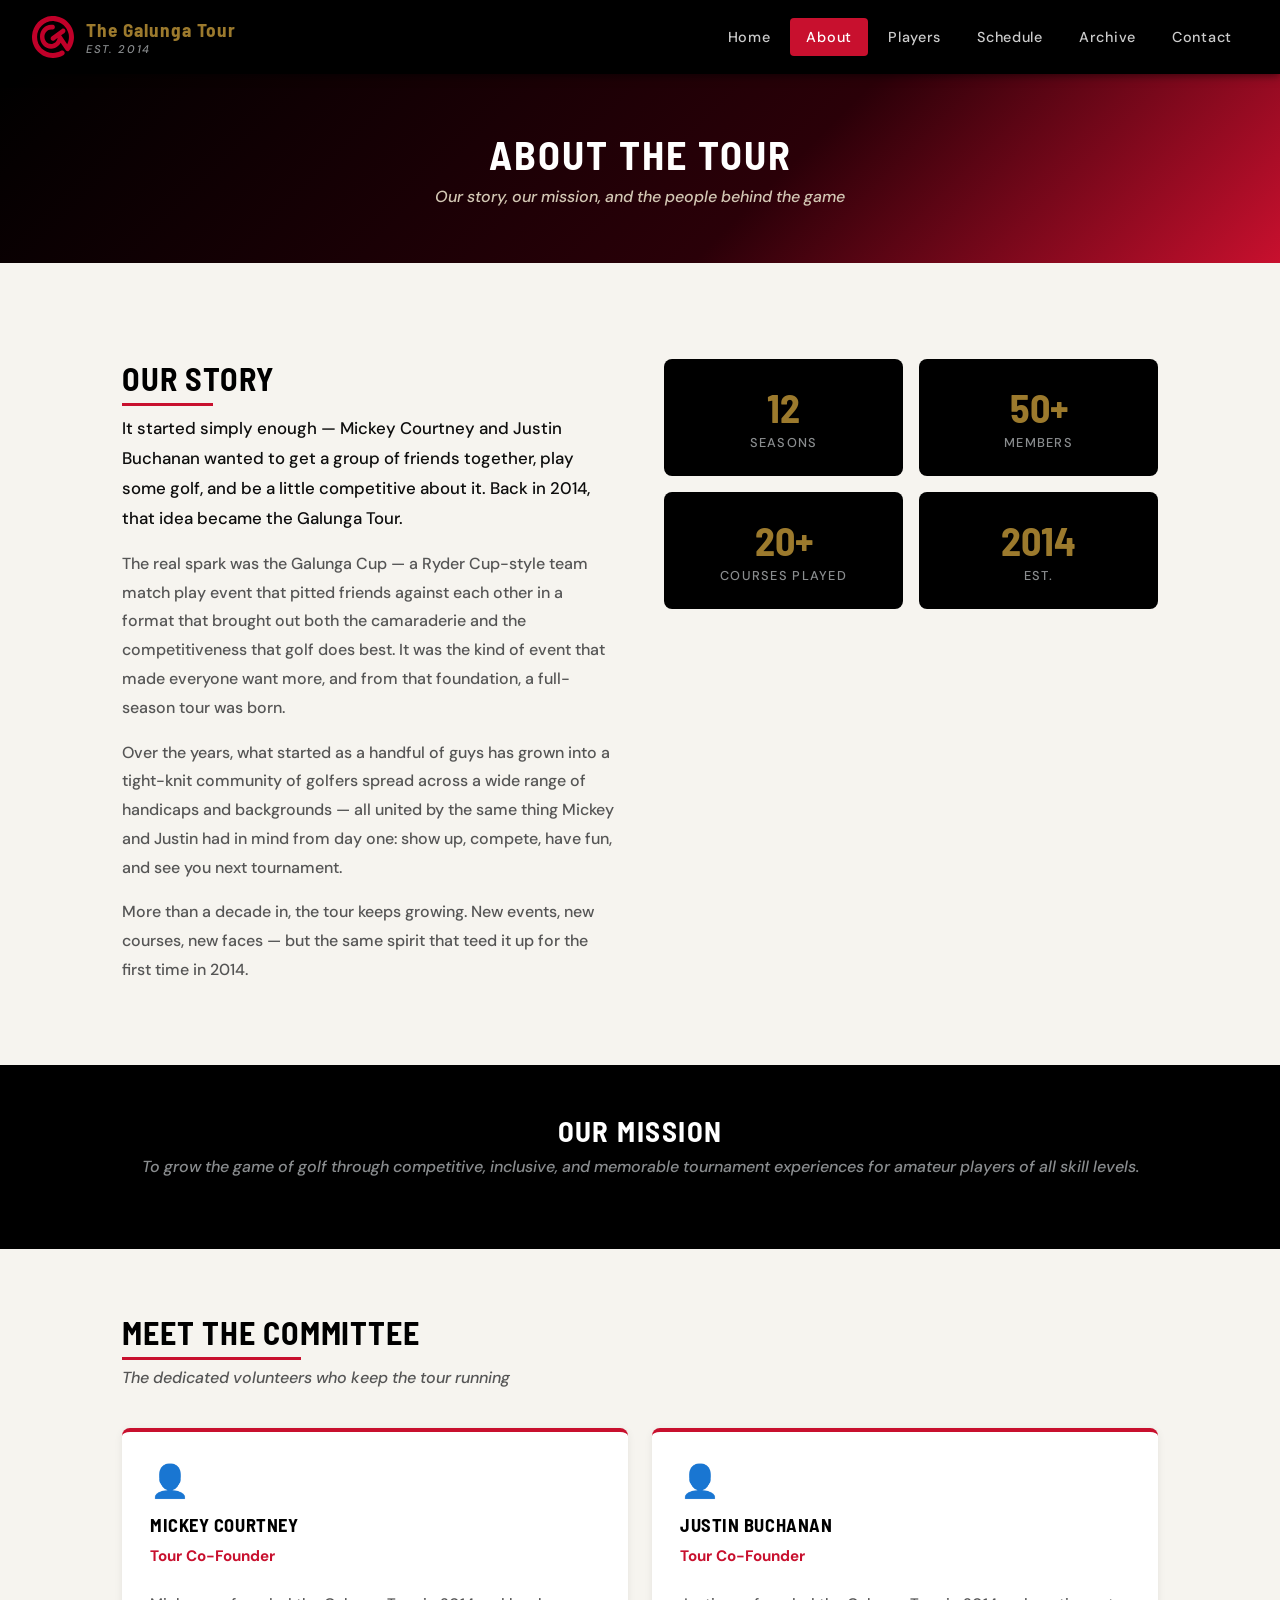
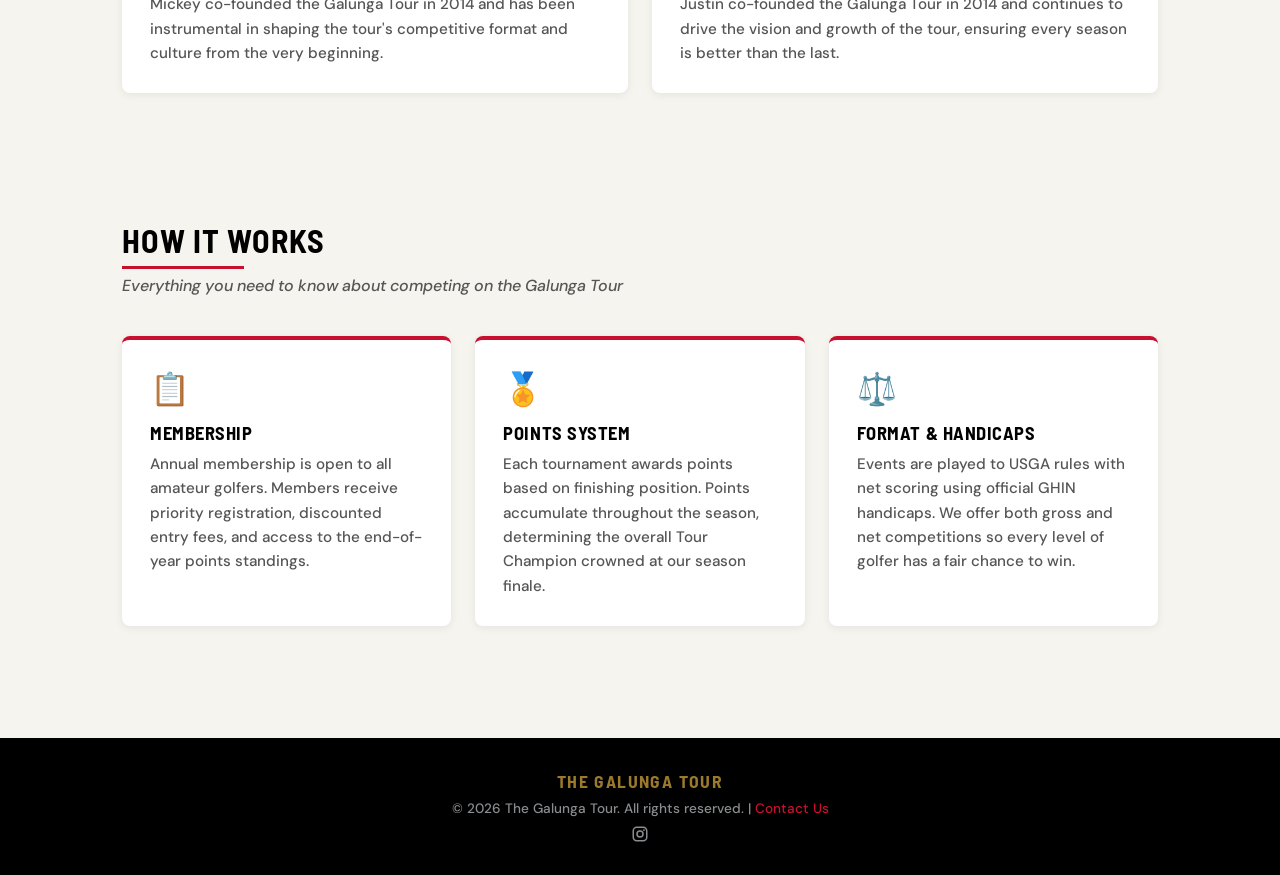
==== about.html @ 9cec1bbb "Initial commit" ====
<!DOCTYPE html>
<html lang="en">
<head>
  <!-- Google tag (gtag.js) -->
  <script async src="https://www.googletagmanager.com/gtag/js?id=G-6ET2TRNGVK"></script>
  <script>
    window.dataLayer = window.dataLayer || [];
    function gtag(){dataLayer.push(arguments);}
    gtag('js', new Date());
    gtag('config', 'G-6ET2TRNGVK');
  </script>
  <meta charset="UTF-8">
  <meta name="viewport" content="width=device-width, initial-scale=1.0">
  <meta name="description" content="Learn about The Galunga Tour — founded in 2014 by Mickey Courtney and Justin Buchanan. 50+ members, 20+ courses, and 12 seasons of competitive amateur golf.">
  <!-- Open Graph -->
  <meta property="og:type" content="website">
  <meta property="og:site_name" content="The Galunga Tour">
  <meta property="og:title" content="About Us – The Galunga Tour">
  <meta property="og:description" content="Learn about The Galunga Tour — founded in 2014 by Mickey Courtney and Justin Buchanan. 50+ members, 20+ courses, and 12 seasons of competitive amateur golf.">
  <meta property="og:url" content="https://galungatour.com/about.html">
  <meta property="og:image" content="https://galungatour.com/hero.jpg">
  <!-- Twitter Card -->
  <meta name="twitter:card" content="summary_large_image">
  <meta name="twitter:title" content="About Us – The Galunga Tour">
  <meta name="twitter:description" content="Learn about The Galunga Tour — founded in 2014 by Mickey Courtney and Justin Buchanan. 50+ members, 20+ courses, and 12 seasons of competitive amateur golf.">
  <meta name="twitter:image" content="https://galungatour.com/hero.jpg">
  <link rel="canonical" href="https://galungatour.com/about.html">
  <title>About Us – The Galunga Tour</title>
  <link rel="stylesheet" href="style.css">
  <link rel="icon" href="logo-circle.svg" type="image/svg+xml">
</head>
<body>

  <nav>
    <a href="/" class="nav-logo">
      <img src="logo-circle.svg" alt="The Galunga Tour" style="height:42px; width:42px;">
      <div>
        <div class="logo-text">The Galunga Tour</div>
        <div class="logo-sub">Est. 2014</div>
      </div>
    </a>
    <ul id="nav-menu">
      <li><a href="/">Home</a></li>
      <li><a href="about.html" class="active">About</a></li>
      <li><a href="players.html">Players</a></li>
      <li><a href="schedule.html">Schedule</a></li>
      <li><a href="archive.html">Archive</a></li>
      <li><a href="contact.html">Contact</a></li>
    </ul>
    <button class="nav-hamburger" aria-label="Toggle navigation" onclick="this.classList.toggle('open'); document.getElementById('nav-menu').classList.toggle('nav-open');"><span></span><span></span><span></span></button>
  </nav>

  <div class="page-hero">
    <h1>About the Tour</h1>
    <p>Our story, our mission, and the people behind the game</p>
  </div>

  <div class="section">
    <div class="about-grid">
      <div class="about-text">
        <h2 class="section-title">Our Story</h2>
        <br>
        <p>It started simply enough — Mickey Courtney and Justin Buchanan wanted to get a group of friends together, play some golf, and be a little competitive about it. Back in 2014, that idea became the Galunga Tour.</p>
        <p>The real spark was the Galunga Cup — a Ryder Cup-style team match play event that pitted friends against each other in a format that brought out both the camaraderie and the competitiveness that golf does best. It was the kind of event that made everyone want more, and from that foundation, a full-season tour was born.</p>
        <p>Over the years, what started as a handful of guys has grown into a tight-knit community of golfers spread across a wide range of handicaps and backgrounds — all united by the same thing Mickey and Justin had in mind from day one: show up, compete, have fun, and see you next tournament.</p>
        <p>More than a decade in, the tour keeps growing. New events, new courses, new faces — but the same spirit that teed it up for the first time in 2014.</p>
      </div>
      <div>
        <div class="stat-grid">
          <div class="stat-box">
            <span class="stat-number">12</span>
            <span class="stat-label">Seasons</span>
          </div>
          <div class="stat-box">
            <span class="stat-number">50+</span>
            <span class="stat-label">Members</span>
          </div>
          <div class="stat-box">
            <span class="stat-number">20+</span>
            <span class="stat-label">Courses Played</span>
          </div>
          <div class="stat-box">
            <span class="stat-number">2014</span>
            <span class="stat-label">Est.</span>
          </div>
        </div>
      </div>
    </div>
  </div>

  <div class="banner-strip">
    <h2>Our Mission</h2>
    <p>To grow the game of golf through competitive, inclusive, and memorable tournament experiences for amateur players of all skill levels.</p>
  </div>

  <div class="section">
    <h2 class="section-title">Meet the Committee</h2>
    <p class="section-sub">The dedicated volunteers who keep the tour running</p>
    <div class="cards">
      <div class="card">
        <div class="card-icon">👤</div>
        <h3>Mickey Courtney</h3>
        <p><strong style="color:var(--red)">Tour Co-Founder</strong><br><br>Mickey co-founded the Galunga Tour in 2014 and has been instrumental in shaping the tour's competitive format and culture from the very beginning.</p>
      </div>
      <div class="card">
        <div class="card-icon">👤</div>
        <h3>Justin Buchanan</h3>
        <p><strong style="color:var(--red)">Tour Co-Founder</strong><br><br>Justin co-founded the Galunga Tour in 2014 and continues to drive the vision and growth of the tour, ensuring every season is better than the last.</p>
      </div>
    </div>
  </div>

  <div class="section">
    <h2 class="section-title">How It Works</h2>
    <p class="section-sub">Everything you need to know about competing on the Galunga Tour</p>
    <div class="cards">
      <div class="card">
        <div class="card-icon">📋</div>
        <h3>Membership</h3>
        <p>Annual membership is open to all amateur golfers. Members receive priority registration, discounted entry fees, and access to the end-of-year points standings.</p>
      </div>
      <div class="card">
        <div class="card-icon">🏅</div>
        <h3>Points System</h3>
        <p>Each tournament awards points based on finishing position. Points accumulate throughout the season, determining the overall Tour Champion crowned at our season finale.</p>
      </div>
      <div class="card">
        <div class="card-icon">⚖️</div>
        <h3>Format &amp; Handicaps</h3>
        <p>Events are played to USGA rules with net scoring using official GHIN handicaps. We offer both gross and net competitions so every level of golfer has a fair chance to win.</p>
      </div>
    </div>
  </div>

  <footer>
    <div class="footer-logo">The Galunga Tour</div>
    <p>&copy; 2026 The Galunga Tour. All rights reserved. | <a href="contact.html">Contact Us</a></p>
    <p style="margin-top:0.5rem;"><a href="https://www.instagram.com/thegalungatour/" target="_blank" rel="noopener" style="color:var(--iron-gray);"><svg xmlns="http://www.w3.org/2000/svg" viewBox="0 0 24 24" width="18" height="18" fill="currentColor" style="vertical-align:middle;" aria-label="Instagram"><path d="M7.8 2h8.4C19.4 2 22 4.6 22 7.8v8.4a5.8 5.8 0 0 1-5.8 5.8H7.8C4.6 22 2 19.4 2 16.2V7.8A5.8 5.8 0 0 1 7.8 2m-.2 2A3.6 3.6 0 0 0 4 7.6v8.8C4 18.39 5.61 20 7.6 20h8.8a3.6 3.6 0 0 0 3.6-3.6V7.6C20 5.61 18.39 4 16.4 4H7.6m9.65 1.5a1.25 1.25 0 0 1 1.25 1.25A1.25 1.25 0 0 1 17.25 8 1.25 1.25 0 0 1 16 6.75a1.25 1.25 0 0 1 1.25-1.25M12 7a5 5 0 0 1 5 5 5 5 0 0 1-5 5 5 5 0 0 1-5-5 5 5 0 0 1 5-5m0 2a3 3 0 0 0-3 3 3 3 0 0 0 3 3 3 3 0 0 0 3-3 3 3 0 0 0-3-3z"/></svg></a></p>
  </footer>

</body>
</html>
---- style.css ----
@import url('https://fonts.googleapis.com/css2?family=Barlow+Semi+Condensed:wght@600;700&family=DM+Sans:ital,wght@0,400;0,500;1,400&display=swap');

* {
  margin: 0;
  padding: 0;
  box-sizing: border-box;
}

:root {
  --red:          #C8102E;
  --black:        #000000;
  --white:        #ffffff;
  --gold:         #9C7A2D;
  --gold-light:   #c49a3c;
  --iron-gray:    #8A8D8F;
  --navy:         #00213c;
  --tan:          #D3C7B4;
  --fairway:      #497C5A;
  --off-white:    #F6F4EF;
  --text:         #0d0d0d;
  --text-light:   #555555;

  --font-title: 'Barlow Semi Condensed', 'Arial Rounded MT Bold', sans-serif;
  --font-body:  'DM Sans', sans-serif;
}

body {
  font-family: var(--font-body);
  font-weight: 500;
  background: var(--off-white);
  color: var(--text);
}

/* NAV */
nav {
  background: var(--black);
  padding: 0 2rem;
  display: flex;
  align-items: center;
  justify-content: space-between;
  position: sticky;
  top: 0;
  z-index: 100;
  box-shadow: 0 2px 8px rgba(0,0,0,0.5);
}

.nav-logo {
  display: flex;
  align-items: center;
  gap: 0.75rem;
  text-decoration: none;
  padding: 1rem 0;
}

.nav-logo .logo-text {
  color: var(--gold);
  font-family: var(--font-title);
  font-weight: 700;
  font-size: 1.2rem;
  letter-spacing: 0.05em;
  line-height: 1.2;
}

.nav-logo .logo-sub {
  color: var(--iron-gray);
  font-size: 0.7rem;
  letter-spacing: 0.15em;
  text-transform: uppercase;
  font-style: italic;
}

nav ul {
  list-style: none;
  display: flex;
  gap: 0.25rem;
}

nav ul li a {
  color: #ccc;
  text-decoration: none;
  padding: 0.6rem 1rem;
  border-radius: 4px;
  font-family: var(--font-body);
  font-size: 0.9rem;
  letter-spacing: 0.05em;
  transition: all 0.2s;
  display: block;
}

nav ul li a:hover,
nav ul li a.active {
  color: var(--white);
  background: var(--red);
}

/* HERO */
.hero {
  background:
    linear-gradient(160deg, rgba(0,0,0,0.72) 0%, rgba(26,0,8,0.65) 50%, rgba(200,16,46,0.55) 100%),
    url('hero.jpg') center/cover no-repeat;
  color: white;
  padding: 6rem 2rem;
  text-align: center;
  position: relative;
  overflow: hidden;
}

.hero::before {
  content: '';
  position: absolute;
  inset: 0;
  background: none;
}

.hero-content {
  position: relative;
  max-width: 700px;
  margin: 0 auto;
}

.hero-flag {
  font-size: 3rem;
  margin-bottom: 1rem;
}

.hero h1 {
  font-family: var(--font-title);
  font-weight: 700;
  font-size: 3.5rem;
  color: var(--white);
  text-shadow: 0 2px 12px rgba(0,0,0,0.5);
  margin-bottom: 0.5rem;
  letter-spacing: 0.03em;
  text-transform: uppercase;
}

.hero .tagline {
  font-size: 1.1rem;
  color: var(--tan);
  font-style: italic;
  margin-bottom: 2rem;
  letter-spacing: 0.1em;
}

.btn {
  display: inline-block;
  padding: 0.8rem 2rem;
  border-radius: 4px;
  text-decoration: none;
  font-family: var(--font-title);
  font-weight: 700;
  font-size: 0.95rem;
  letter-spacing: 0.1em;
  text-transform: uppercase;
  transition: all 0.2s;
  cursor: pointer;
  border: none;
}

.btn-gold {
  background: var(--gold);
  color: var(--white);
}

.btn-gold:hover {
  background: var(--gold-light);
  transform: translateY(-1px);
  box-shadow: 0 4px 12px rgba(0,0,0,0.3);
}

.btn-outline {
  background: transparent;
  color: var(--white);
  border: 2px solid var(--white);
  margin-left: 1rem;
}

.btn-outline:hover {
  background: rgba(255,255,255,0.1);
  transform: translateY(-1px);
}

/* SECTIONS */
.section {
  padding: 4rem 2rem;
  max-width: 1100px;
  margin: 0 auto;
}

.section-title {
  font-family: var(--font-title);
  font-weight: 700;
  font-size: 2rem;
  color: var(--black);
  margin-bottom: 0.4rem;
  position: relative;
  display: inline-block;
  text-transform: uppercase;
  letter-spacing: 0.03em;
}

.section-title::after {
  content: '';
  display: block;
  width: 60%;
  height: 3px;
  background: var(--red);
  margin-top: 0.4rem;
}

.section-sub {
  color: var(--text-light);
  font-style: italic;
  margin-bottom: 2.5rem;
  font-size: 1rem;
}

/* CARDS */
.cards {
  display: grid;
  grid-template-columns: repeat(auto-fit, minmax(280px, 1fr));
  gap: 1.5rem;
  margin-top: 1.5rem;
}

.card {
  background: white;
  border-radius: 8px;
  padding: 1.75rem;
  box-shadow: 0 2px 8px rgba(0,0,0,0.07);
  border-top: 4px solid var(--red);
  transition: transform 0.2s, box-shadow 0.2s;
}

.card:hover {
  transform: translateY(-3px);
  box-shadow: 0 6px 20px rgba(0,0,0,0.1);
}

.card-icon {
  font-size: 2rem;
  margin-bottom: 0.75rem;
}

.card h3 {
  font-family: var(--font-title);
  font-weight: 700;
  color: var(--black);
  margin-bottom: 0.5rem;
  font-size: 1.15rem;
  text-transform: uppercase;
  letter-spacing: 0.03em;
}

.card p {
  color: var(--text-light);
  font-size: 0.95rem;
  line-height: 1.6;
}

/* BANNER STRIP */
.banner-strip {
  background: var(--black);
  color: var(--white);
  text-align: center;
  padding: 3rem 2rem;
}

.banner-strip h2 {
  font-family: var(--font-title);
  font-weight: 700;
  font-size: 1.8rem;
  color: var(--white);
  margin-bottom: 0.5rem;
  text-transform: uppercase;
  letter-spacing: 0.05em;
}

.banner-strip p {
  color: var(--iron-gray);
  font-style: italic;
  margin-bottom: 1.5rem;
}

/* TABLE */
table {
  width: 100%;
  border-collapse: collapse;
  background: white;
  border-radius: 8px;
  overflow: hidden;
  box-shadow: 0 2px 8px rgba(0,0,0,0.07);
  margin-top: 1.5rem;
}

thead {
  background: var(--black);
  color: var(--gold);
}

thead th {
  padding: 1rem 1.25rem;
  text-align: left;
  font-family: var(--font-title);
  font-weight: 700;
  font-size: 0.8rem;
  letter-spacing: 0.12em;
  text-transform: uppercase;
}

tbody tr {
  border-bottom: 1px solid #eee;
  transition: background 0.15s;
}

tbody tr:last-child {
  border-bottom: none;
}

tbody tr:hover {
  background: #fff5f6;
}

tbody td {
  padding: 1rem 1.25rem;
  font-size: 0.95rem;
  color: var(--text);
}

.badge {
  display: inline-block;
  padding: 0.25rem 0.75rem;
  border-radius: 20px;
  font-family: var(--font-title);
  font-size: 0.75rem;
  font-weight: 700;
  letter-spacing: 0.06em;
  text-transform: uppercase;
}

.badge-upcoming   { background: #f0f0f0; color: #333; }
.badge-open       { background: var(--red); color: var(--white); }
.badge-completed  { background: var(--iron-gray); color: var(--white); }
.badge-major      { background: var(--gold); color: var(--white); }
.badge-inprogress { background: var(--fairway); color: var(--white); }

/* PAGE HERO (non-home) */
.page-hero {
  background: linear-gradient(135deg, var(--black) 0%, #2a0008 60%, var(--red) 100%);
  color: white;
  padding: 3.5rem 2rem;
  text-align: center;
}

.page-hero h1 {
  font-family: var(--font-title);
  font-weight: 700;
  font-size: 2.5rem;
  color: var(--white);
  margin-bottom: 0.5rem;
  text-transform: uppercase;
  letter-spacing: 0.05em;
}

.page-hero p {
  color: var(--tan);
  font-style: italic;
  font-size: 1rem;
}

/* ABOUT */
.about-grid {
  display: grid;
  grid-template-columns: 1fr 1fr;
  gap: 3rem;
  align-items: start;
  margin-top: 2rem;
}

.about-text p {
  margin-bottom: 1rem;
  line-height: 1.8;
  color: var(--text-light);
}

.about-text p:first-of-type {
  font-size: 1.05rem;
  color: var(--text);
}

.stat-grid {
  display: grid;
  grid-template-columns: 1fr 1fr;
  gap: 1rem;
}

.stat-box {
  background: var(--black);
  color: white;
  padding: 1.5rem;
  border-radius: 8px;
  text-align: center;
}

.stat-box .stat-number {
  font-family: var(--font-title);
  font-weight: 700;
  font-size: 2.5rem;
  color: var(--gold);
  display: block;
}

.stat-box .stat-label {
  font-size: 0.8rem;
  color: var(--iron-gray);
  letter-spacing: 0.1em;
  text-transform: uppercase;
  margin-top: 0.25rem;
}

/* CONTACT */
.contact-grid {
  display: grid;
  grid-template-columns: 1fr 1fr;
  gap: 3rem;
  margin-top: 2rem;
}

.contact-form {
  background: white;
  padding: 2rem;
  border-radius: 8px;
  box-shadow: 0 2px 8px rgba(0,0,0,0.07);
}

.form-group {
  margin-bottom: 1.25rem;
}

.form-group label {
  display: block;
  font-family: var(--font-title);
  font-weight: 700;
  font-size: 0.8rem;
  letter-spacing: 0.1em;
  text-transform: uppercase;
  color: var(--black);
  margin-bottom: 0.4rem;
}

.form-group input,
.form-group textarea,
.form-group select {
  width: 100%;
  padding: 0.75rem 1rem;
  border: 1px solid #ddd;
  border-radius: 4px;
  font-family: var(--font-body);
  font-size: 0.95rem;
  color: var(--text);
  background: #fafafa;
  transition: border-color 0.2s;
}

.form-group input:focus,
.form-group textarea:focus,
.form-group select:focus {
  outline: none;
  border-color: var(--red);
  background: white;
}

.form-group textarea {
  height: 130px;
  resize: vertical;
}

.contact-info h3 {
  font-family: var(--font-title);
  font-weight: 700;
  color: var(--black);
  margin-bottom: 1.5rem;
  font-size: 1.3rem;
  text-transform: uppercase;
  letter-spacing: 0.03em;
}

.contact-item {
  display: flex;
  gap: 1rem;
  margin-bottom: 1.5rem;
  align-items: flex-start;
}

.contact-item .ci-icon {
  font-size: 1.5rem;
  flex-shrink: 0;
  margin-top: 0.1rem;
}

.contact-item .ci-text strong {
  display: block;
  color: var(--black);
  margin-bottom: 0.2rem;
}

.contact-item .ci-text span {
  color: var(--text-light);
  font-size: 0.95rem;
}

/* FOOTER */
footer {
  background: var(--black);
  color: var(--iron-gray);
  text-align: center;
  padding: 2rem;
  margin-top: 3rem;
  font-size: 0.85rem;
}

footer .footer-logo {
  color: var(--gold);
  font-family: var(--font-title);
  font-weight: 700;
  font-size: 1.1rem;
  letter-spacing: 0.08em;
  text-transform: uppercase;
  margin-bottom: 0.5rem;
}

footer a {
  color: var(--red);
  text-decoration: none;
}

/* PLAYERS */
.player-grid {
  display: grid;
  grid-template-columns: repeat(auto-fill, minmax(200px, 1fr));
  gap: 1.25rem;
}

.player-card {
  background: white;
  border-radius: 8px;
  overflow: hidden;
  box-shadow: 0 2px 8px rgba(0,0,0,0.07);
  transition: transform 0.2s, box-shadow 0.2s;
  text-decoration: none;
  color: inherit;
  display: flex;
  flex-direction: column;
}

.player-card:hover {
  transform: translateY(-3px);
  box-shadow: 0 8px 24px rgba(0,0,0,0.14);
}

.player-card-top {
  padding: 0.9rem 1.1rem;
  display: flex;
  justify-content: space-between;
  align-items: center;
}

.player-card-rank {
  font-family: var(--font-title);
  font-weight: 700;
  font-size: 1.5rem;
  color: rgba(255,255,255,0.9);
  line-height: 1;
}

.player-card-body {
  padding: 0.9rem 1.1rem 1.1rem;
  flex: 1;
  display: flex;
  flex-direction: column;
}

.player-card-name {
  font-family: var(--font-title);
  font-weight: 700;
  font-size: 0.95rem;
  color: var(--black);
  text-transform: uppercase;
  letter-spacing: 0.02em;
  margin-bottom: 0.25rem;
  line-height: 1.25;
}

.player-card-team {
  font-size: 0.78rem;
  color: var(--text-light);
  margin-bottom: 0.6rem;
}

.player-card-footer {
  margin-top: auto;
  padding-top: 0.65rem;
  border-top: 1px solid #eee;
  display: flex;
  justify-content: space-between;
  align-items: center;
  font-size: 0.78rem;
  color: var(--iron-gray);
}

.player-card-footer span {
  font-family: var(--font-title);
  font-weight: 700;
  color: var(--red);
  font-size: 0.72rem;
  letter-spacing: 0.05em;
  text-transform: uppercase;
}

/* PLAYER PHOTO */
.player-photo-wrap {
  width: 120px;
  height: 120px;
  border-radius: 50%;
  flex-shrink: 0;
  border: 3px solid rgba(255,255,255,0.2);
  position: relative;
  overflow: hidden;
}

.player-photo-placeholder {
  width: 100%;
  height: 100%;
  display: flex;
  align-items: center;
  justify-content: center;
  background: rgba(255,255,255,0.1);
  font-family: var(--font-title);
  font-weight: 700;
  font-size: 2.4rem;
  color: rgba(255,255,255,0.55);
  letter-spacing: 0.02em;
  border-radius: 50%;
}

.player-photo-wrap img {
  width: 100%;
  height: 100%;
  object-fit: cover;
  object-position: top;
  display: none;
  position: absolute;
  inset: 0;
}

/* PLAYER PROFILE */
.profile-header {
  background: var(--black);
  color: white;
  padding: 2.5rem 2rem;
  border-radius: 8px;
  margin-bottom: 2rem;
  display: flex;
  align-items: center;
  gap: 2rem;
  flex-wrap: wrap;
}

.profile-rank-badge {
  background: var(--red);
  color: white;
  font-family: var(--font-title);
  font-weight: 700;
  font-size: 2rem;
  width: 64px;
  height: 64px;
  border-radius: 8px;
  display: flex;
  align-items: center;
  justify-content: center;
  flex-shrink: 0;
}

.profile-name {
  font-family: var(--font-title);
  font-weight: 700;
  font-size: 2.2rem;
  color: white;
  text-transform: uppercase;
  letter-spacing: 0.03em;
  line-height: 1.1;
  margin-bottom: 0.4rem;
}

.profile-meta {
  display: flex;
  gap: 0.75rem;
  flex-wrap: wrap;
  margin-top: 0.5rem;
}

.profile-meta-item {
  font-size: 0.85rem;
  color: var(--iron-gray);
  letter-spacing: 0.05em;
}

.profile-meta-item strong {
  color: var(--gold);
}

.highlight-list {
  list-style: none;
  padding: 0;
  margin: 0;
}

.highlight-list li {
  padding: 0.65rem 0;
  border-bottom: 1px solid #eee;
  font-size: 0.95rem;
  display: flex;
  align-items: center;
  gap: 0.75rem;
}

.highlight-list li::before {
  content: '';
  width: 8px;
  height: 8px;
  background: var(--red);
  border-radius: 50%;
  flex-shrink: 0;
}

.highlight-list li:last-child {
  border-bottom: none;
}

/* HANDICAP BADGE */
.player-card-hcp {
  display: inline-block;
  font-family: var(--font-body);
  font-size: 0.68rem;
  font-weight: 500;
  color: var(--gold);
  background: rgba(156, 122, 45, 0.12);
  border: 1px solid rgba(156, 122, 45, 0.25);
  padding: 0.1rem 0.38rem;
  border-radius: 3px;
  vertical-align: middle;
  margin-left: 0.35rem;
  letter-spacing: 0.04em;
}
.player-card-hcp:empty { display: none; }

/* HAMBURGER BUTTON */
.nav-hamburger {
  display: none;
  flex-direction: column;
  justify-content: center;
  gap: 5px;
  background: none;
  border: none;
  cursor: pointer;
  padding: 6px;
  flex-shrink: 0;
}
.nav-hamburger span {
  display: block;
  width: 22px;
  height: 2px;
  background: white;
  border-radius: 2px;
  transition: transform 0.25s ease, opacity 0.2s ease;
  transform-origin: center;
}
.nav-hamburger.open span:nth-child(1) { transform: translateY(7px) rotate(45deg); }
.nav-hamburger.open span:nth-child(2) { opacity: 0; transform: scaleX(0); }
.nav-hamburger.open span:nth-child(3) { transform: translateY(-7px) rotate(-45deg); }

@media (max-width: 768px) {
  .hero h1 { font-size: 2.2rem; }
  .about-grid, .contact-grid { grid-template-columns: 1fr; }
  .nav-hamburger { display: flex; }
  nav ul { display: none; }
  nav ul.nav-open {
    display: flex;
    flex-direction: column;
    position: absolute;
    top: 100%;
    left: 0;
    right: 0;
    background: var(--black);
    padding: 0.5rem 0;
    box-shadow: 0 4px 20px rgba(0,0,0,0.5);
    z-index: 200;
  }
  nav ul.nav-open li { width: 100%; }
  nav ul.nav-open li a {
    padding: 0.85rem 2rem;
    border-radius: 0;
    font-size: 1rem;
    border-bottom: 1px solid rgba(255,255,255,0.06);
  }
  nav ul.nav-open li:last-child a { border-bottom: none; }
  .stat-grid { grid-template-columns: 1fr 1fr; }
  .btn-outline { margin-left: 0; margin-top: 0.75rem; }
  .player-grid { grid-template-columns: repeat(auto-fill, minmax(155px, 1fr)); }
  .profile-header { flex-direction: column; gap: 1rem; align-items: flex-start; }
}

@media (max-width: 600px) {
  /* Schedule table: show only Tournament + Date on mobile */
  .schedule-table th:nth-child(1),
  .schedule-table td:nth-child(1),
  .schedule-table th:nth-child(4),
  .schedule-table td:nth-child(4),
  .schedule-table th:nth-child(5),
  .schedule-table td:nth-child(5),
  .schedule-table th:nth-child(6),
  .schedule-table td:nth-child(6),
  .schedule-table th:nth-child(7),
  .schedule-table td:nth-child(7) { display: none; }
  /* Team Throwdown sub-row only contains Format + Defending Champ cells — hide both */
  .throwdown-sub td { display: none; }
}
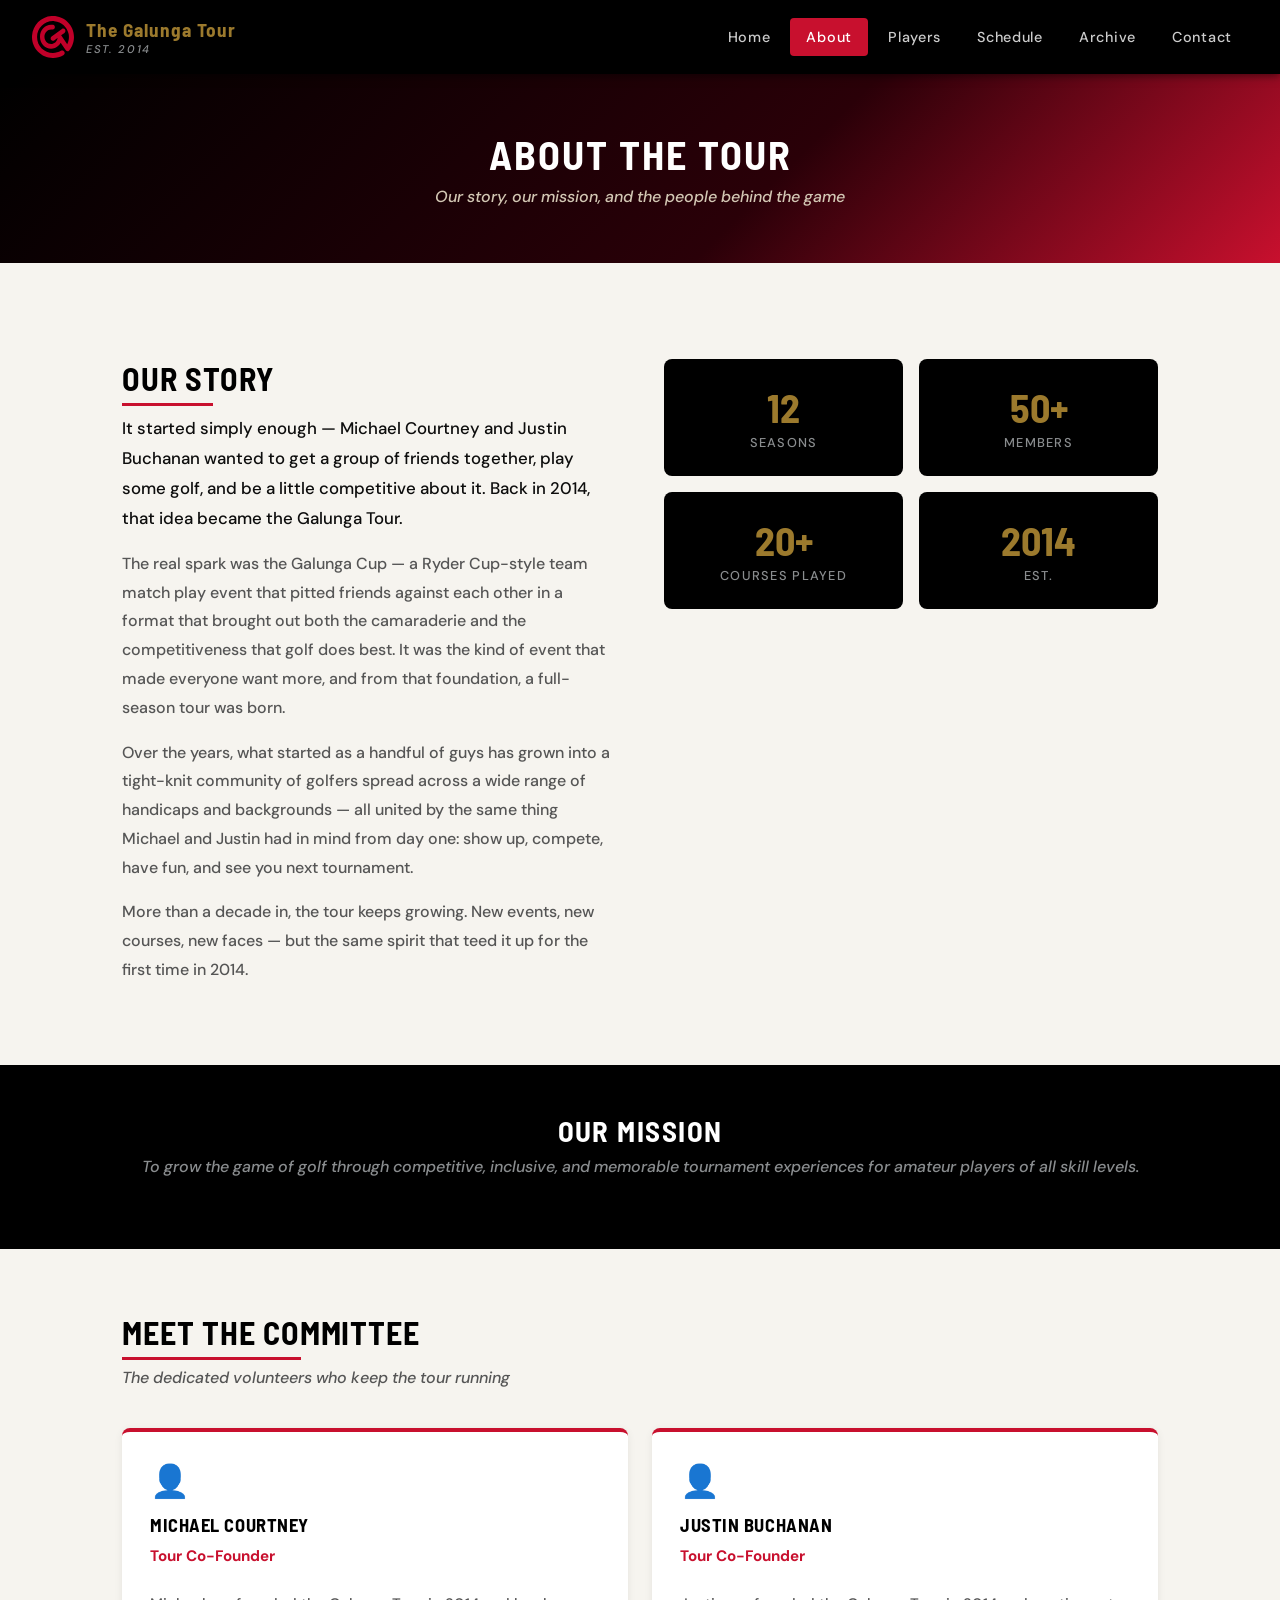
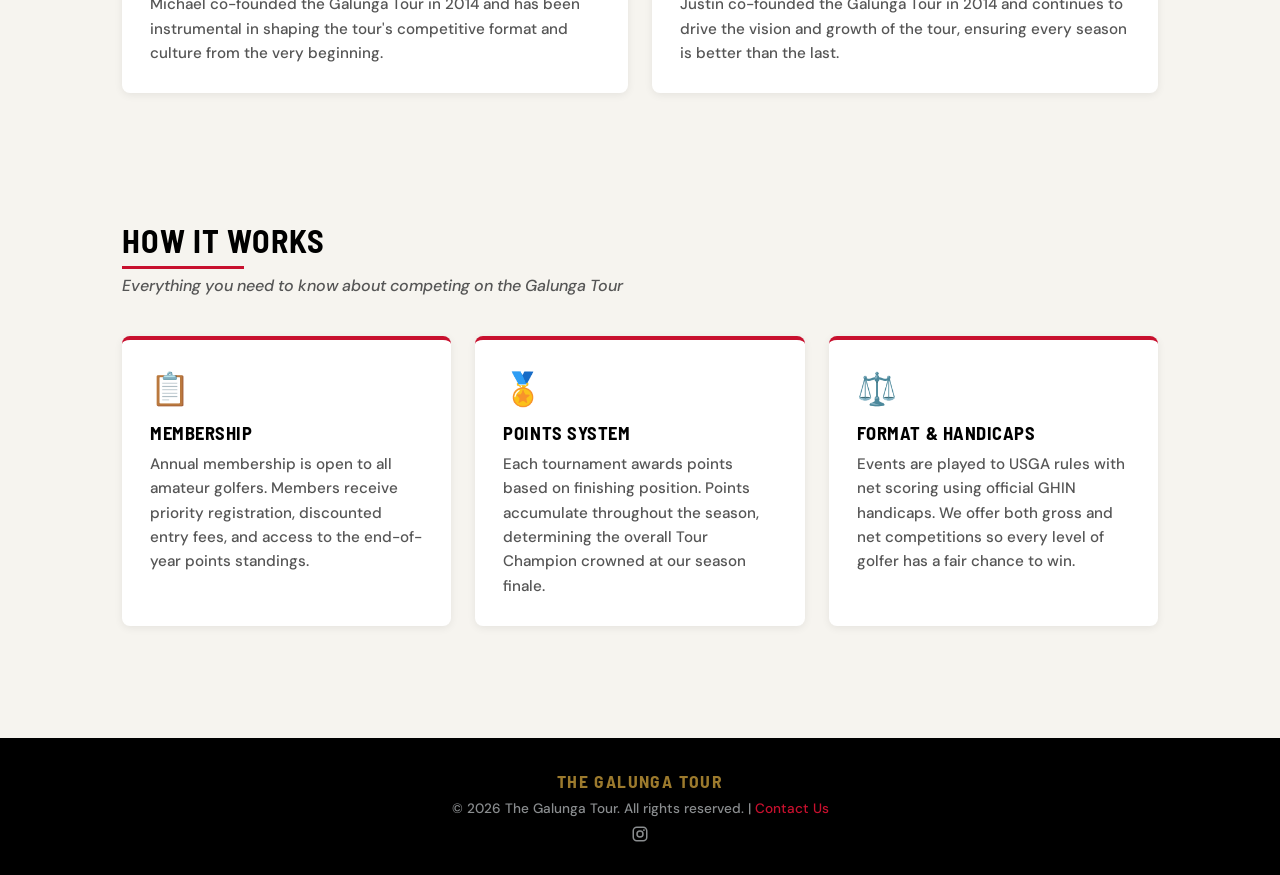
==== commit 9cfa931b: "Rename Mickey Courtney to Michael Courtney on about page Co-Authored-By: Claude Sonnet 4.6 <noreply@" ====
--- a/about.html
+++ b/about.html
@@ -11,22 +11,23 @@
   </script>
   <meta charset="UTF-8">
   <meta name="viewport" content="width=device-width, initial-scale=1.0">
-  <meta name="description" content="Learn about The Galunga Tour — founded in 2014 by Mickey Courtney and Justin Buchanan. 50+ members, 20+ courses, and 12 seasons of competitive amateur golf.">
+  <meta name="description" content="Learn about The Galunga Tour — founded in 2014 by Michael Courtney and Justin Buchanan. 50+ members, 20+ courses, and 12 seasons of competitive amateur golf.">
   <!-- Open Graph -->
   <meta property="og:type" content="website">
   <meta property="og:site_name" content="The Galunga Tour">
   <meta property="og:title" content="About Us – The Galunga Tour">
-  <meta property="og:description" content="Learn about The Galunga Tour — founded in 2014 by Mickey Courtney and Justin Buchanan. 50+ members, 20+ courses, and 12 seasons of competitive amateur golf.">
+  <meta property="og:description" content="Learn about The Galunga Tour — founded in 2014 by Michael Courtney and Justin Buchanan. 50+ members, 20+ courses, and 12 seasons of competitive amateur golf.">
   <meta property="og:url" content="https://galungatour.com/about.html">
   <meta property="og:image" content="https://galungatour.com/hero.jpg">
   <!-- Twitter Card -->
   <meta name="twitter:card" content="summary_large_image">
   <meta name="twitter:title" content="About Us – The Galunga Tour">
-  <meta name="twitter:description" content="Learn about The Galunga Tour — founded in 2014 by Mickey Courtney and Justin Buchanan. 50+ members, 20+ courses, and 12 seasons of competitive amateur golf.">
+  <meta name="twitter:description" content="Learn about The Galunga Tour — founded in 2014 by Michael Courtney and Justin Buchanan. 50+ members, 20+ courses, and 12 seasons of competitive amateur golf.">
   <meta name="twitter:image" content="https://galungatour.com/hero.jpg">
   <link rel="canonical" href="https://galungatour.com/about.html">
   <title>About Us – The Galunga Tour</title>
   <link rel="stylesheet" href="style.css">
+  <link rel="shortcut icon" href="favicon.ico">
   <link rel="icon" href="logo-circle.svg" type="image/svg+xml">
 </head>
 <body>
@@ -60,9 +61,9 @@
       <div class="about-text">
         <h2 class="section-title">Our Story</h2>
         <br>
-        <p>It started simply enough — Mickey Courtney and Justin Buchanan wanted to get a group of friends together, play some golf, and be a little competitive about it. Back in 2014, that idea became the Galunga Tour.</p>
+        <p>It started simply enough — Michael Courtney and Justin Buchanan wanted to get a group of friends together, play some golf, and be a little competitive about it. Back in 2014, that idea became the Galunga Tour.</p>
         <p>The real spark was the Galunga Cup — a Ryder Cup-style team match play event that pitted friends against each other in a format that brought out both the camaraderie and the competitiveness that golf does best. It was the kind of event that made everyone want more, and from that foundation, a full-season tour was born.</p>
-        <p>Over the years, what started as a handful of guys has grown into a tight-knit community of golfers spread across a wide range of handicaps and backgrounds — all united by the same thing Mickey and Justin had in mind from day one: show up, compete, have fun, and see you next tournament.</p>
+        <p>Over the years, what started as a handful of guys has grown into a tight-knit community of golfers spread across a wide range of handicaps and backgrounds — all united by the same thing Michael and Justin had in mind from day one: show up, compete, have fun, and see you next tournament.</p>
         <p>More than a decade in, the tour keeps growing. New events, new courses, new faces — but the same spirit that teed it up for the first time in 2014.</p>
       </div>
       <div>
@@ -99,8 +100,8 @@
     <div class="cards">
       <div class="card">
         <div class="card-icon">👤</div>
-        <h3>Mickey Courtney</h3>
-        <p><strong style="color:var(--red)">Tour Co-Founder</strong><br><br>Mickey co-founded the Galunga Tour in 2014 and has been instrumental in shaping the tour's competitive format and culture from the very beginning.</p>
+        <h3>Michael Courtney</h3>
+        <p><strong style="color:var(--red)">Tour Co-Founder</strong><br><br>Michael co-founded the Galunga Tour in 2014 and has been instrumental in shaping the tour's competitive format and culture from the very beginning.</p>
       </div>
       <div class="card">
         <div class="card-icon">👤</div>
--- a/style.css
+++ b/style.css
@@ -350,6 +350,9 @@
   color: white;
   padding: 3.5rem 2rem;
   text-align: center;
+}
+@media (min-width: 768px) {
+  .schedule-hero { padding: 6rem 2rem; }
 }
 
 .page-hero h1 {
@@ -825,3 +828,47 @@
   /* Team Throwdown sub-row only contains Format + Defending Champ cells — hide both */
   .throwdown-sub td { display: none; }
 }
+
+/* ── Instagram Feed Section ─────────────────────────── */
+.instagram-section {
+  background: var(--off-white);
+  padding: 3rem 2rem;
+  text-align: center;
+}
+
+.instagram-section .section-title::after {
+  width: 100%;
+}
+
+.instagram-section .section-title {
+  font-family: var(--font-title);
+  font-size: 1.8rem;
+  color: var(--black);
+  margin-bottom: 0.25rem;
+}
+
+.instagram-section .section-sub {
+  margin-bottom: 2rem;
+  color: var(--iron-gray);
+  font-size: 0.95rem;
+}
+
+.instagram-section .section-sub a {
+  color: var(--red);
+  text-decoration: none;
+}
+
+.instagram-section .section-sub a:hover {
+  text-decoration: underline;
+}
+
+.instagram-widget {
+  max-width: 1100px;
+  margin: 0 auto;
+}
+
+@media (max-width: 768px) {
+  .instagram-section {
+    padding: 2rem 1rem;
+  }
+}
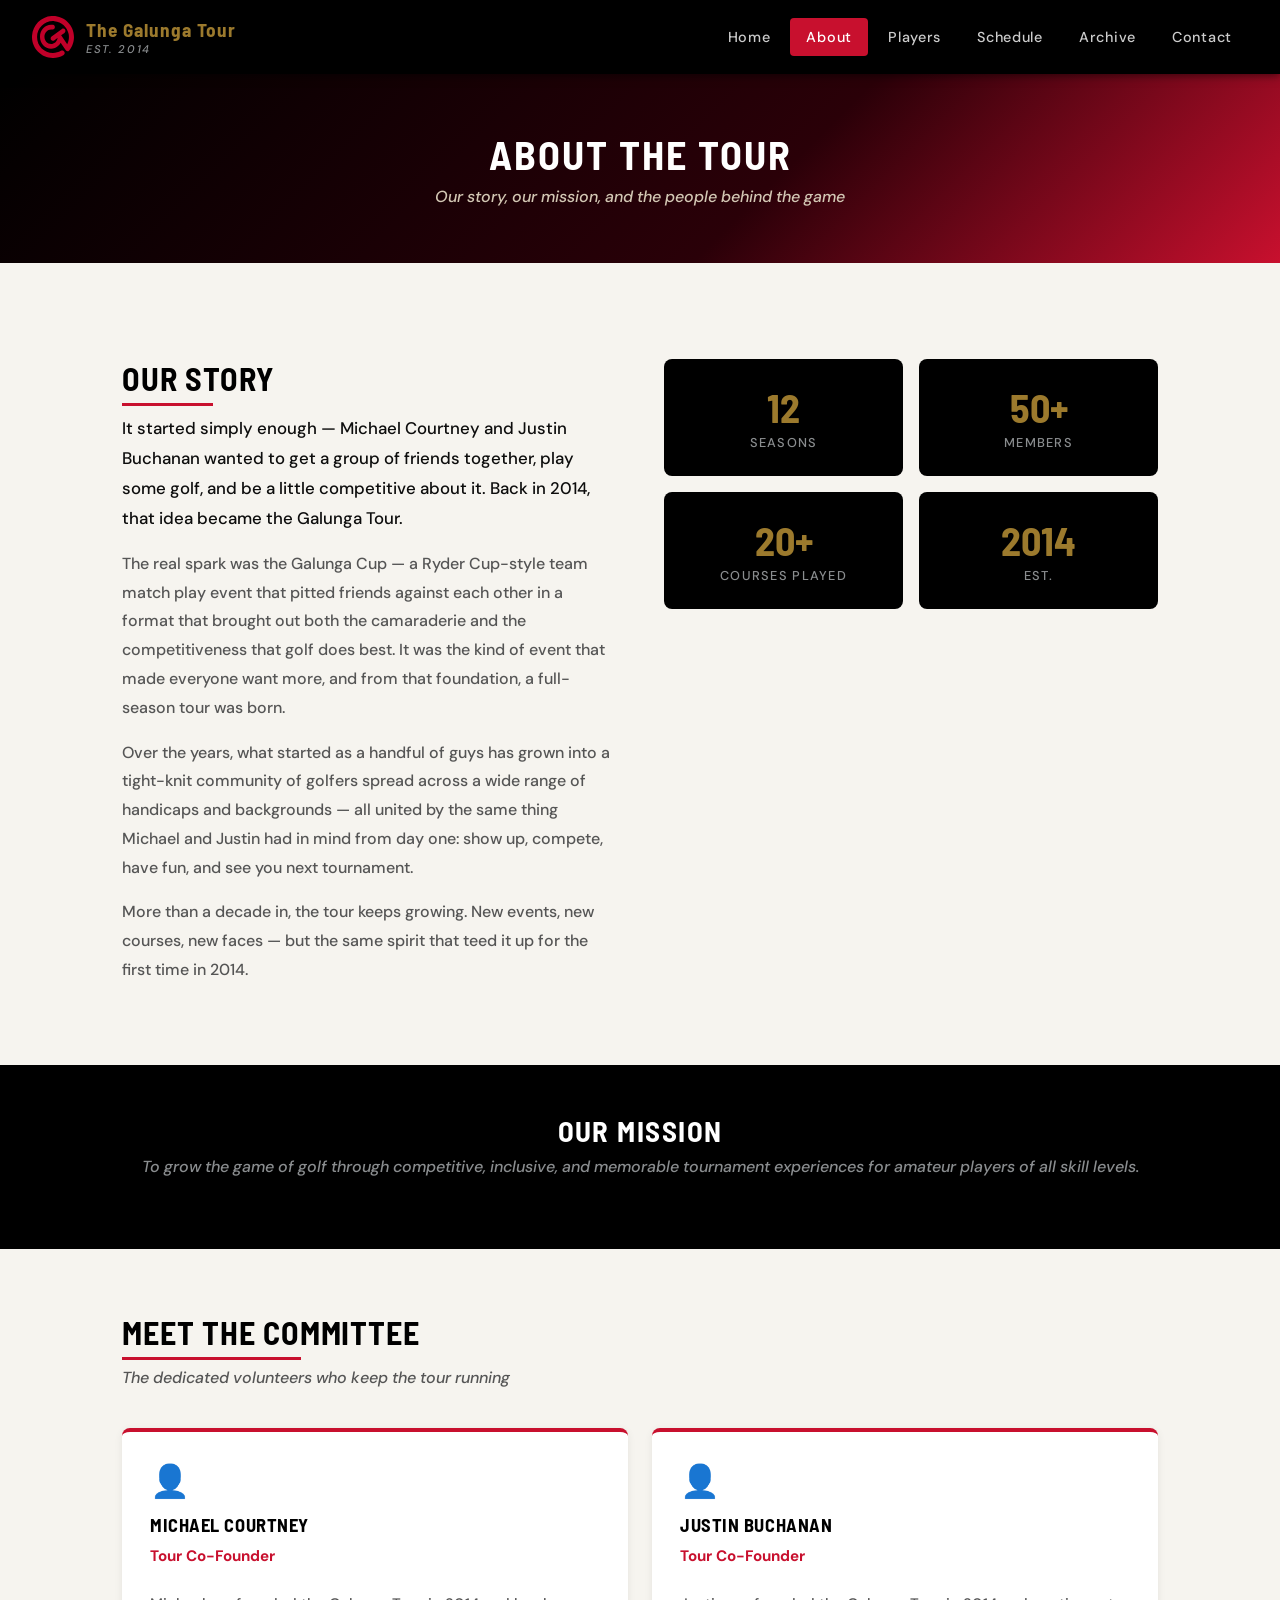
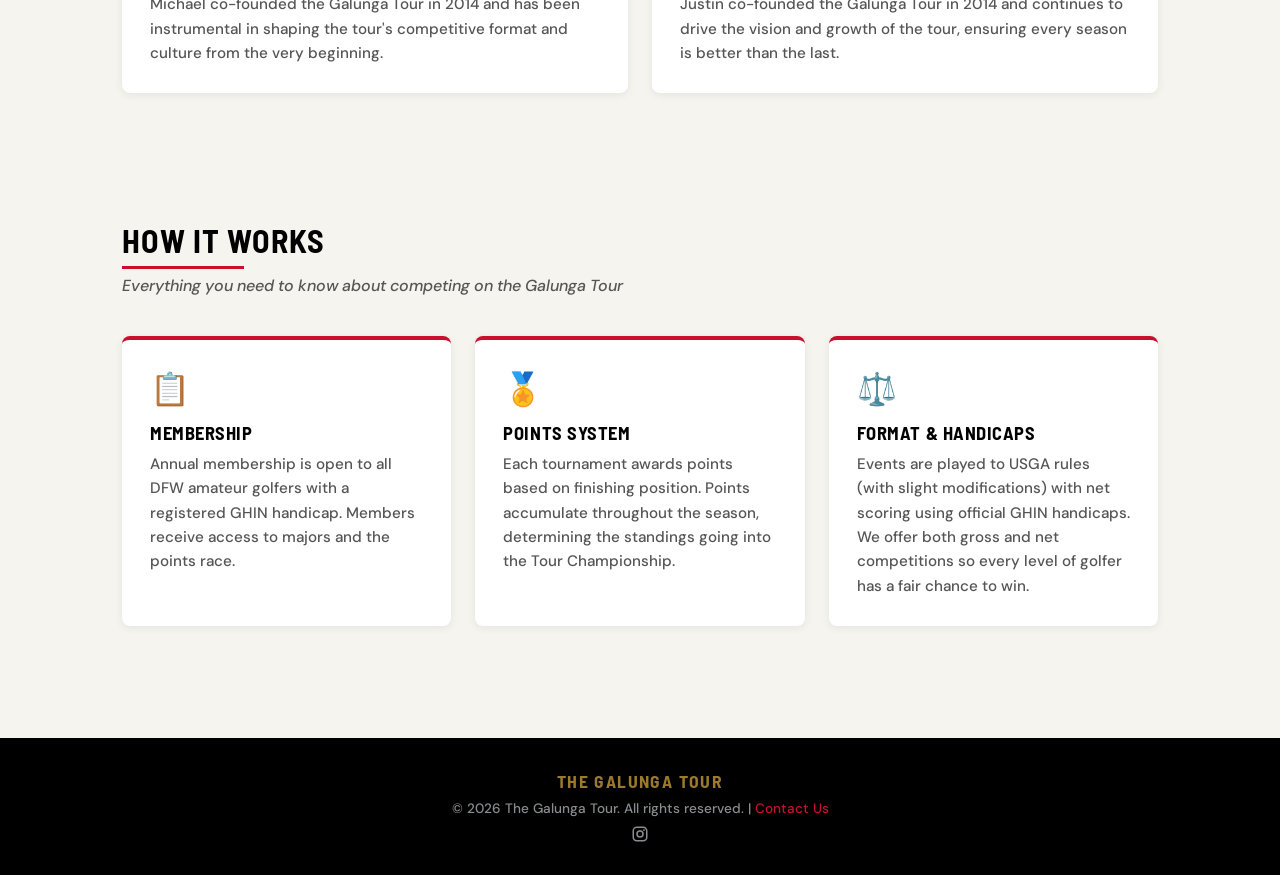
==== commit 1df10bce: "Update How It Works card copy on about page Co-Authored-By: Claude Sonnet 4.6 <noreply@anthropic.com" ====
--- a/about.html
+++ b/about.html
@@ -118,17 +118,17 @@
       <div class="card">
         <div class="card-icon">📋</div>
         <h3>Membership</h3>
-        <p>Annual membership is open to all amateur golfers. Members receive priority registration, discounted entry fees, and access to the end-of-year points standings.</p>
+        <p>Annual membership is open to all DFW amateur golfers with a registered GHIN handicap. Members receive access to majors and the points race.</p>
       </div>
       <div class="card">
         <div class="card-icon">🏅</div>
         <h3>Points System</h3>
-        <p>Each tournament awards points based on finishing position. Points accumulate throughout the season, determining the overall Tour Champion crowned at our season finale.</p>
+        <p>Each tournament awards points based on finishing position. Points accumulate throughout the season, determining the standings going into the Tour Championship.</p>
       </div>
       <div class="card">
         <div class="card-icon">⚖️</div>
         <h3>Format &amp; Handicaps</h3>
-        <p>Events are played to USGA rules with net scoring using official GHIN handicaps. We offer both gross and net competitions so every level of golfer has a fair chance to win.</p>
+        <p>Events are played to USGA rules (with slight modifications) with net scoring using official GHIN handicaps. We offer both gross and net competitions so every level of golfer has a fair chance to win.</p>
       </div>
     </div>
   </div>
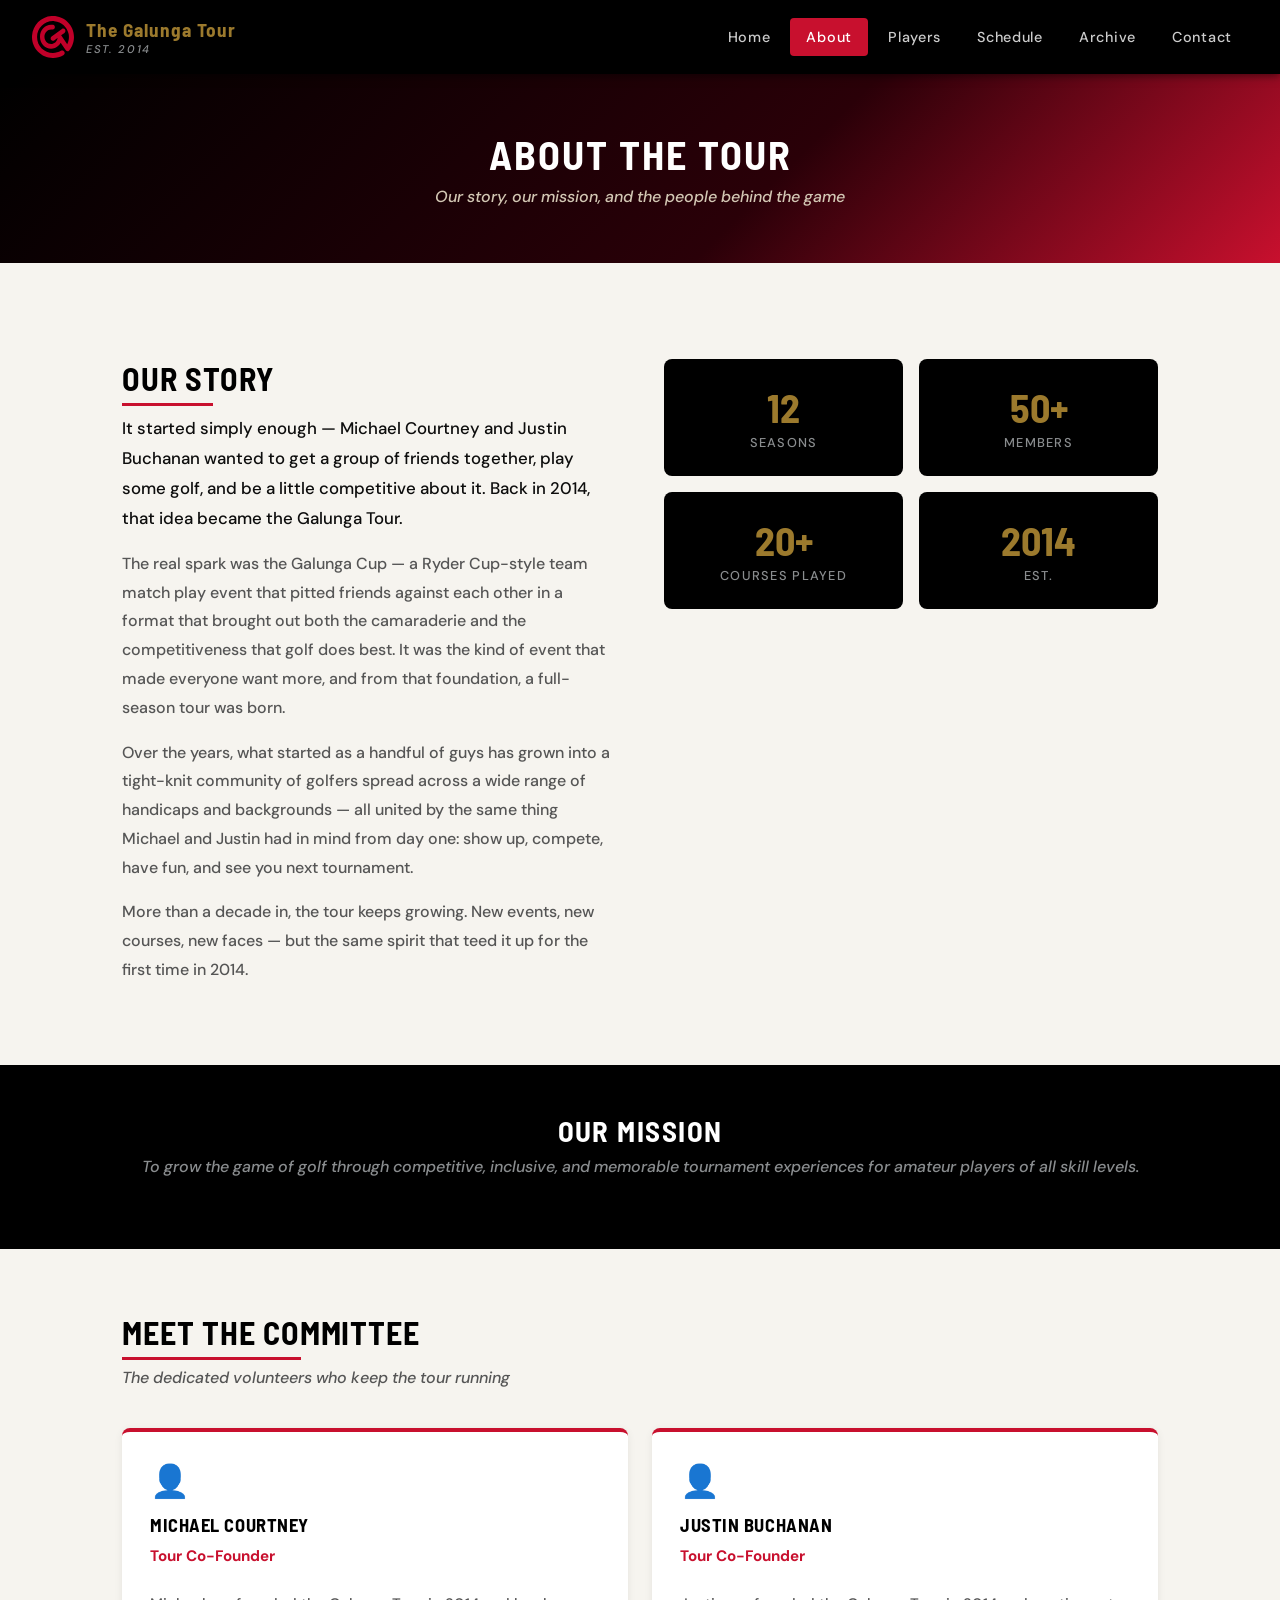
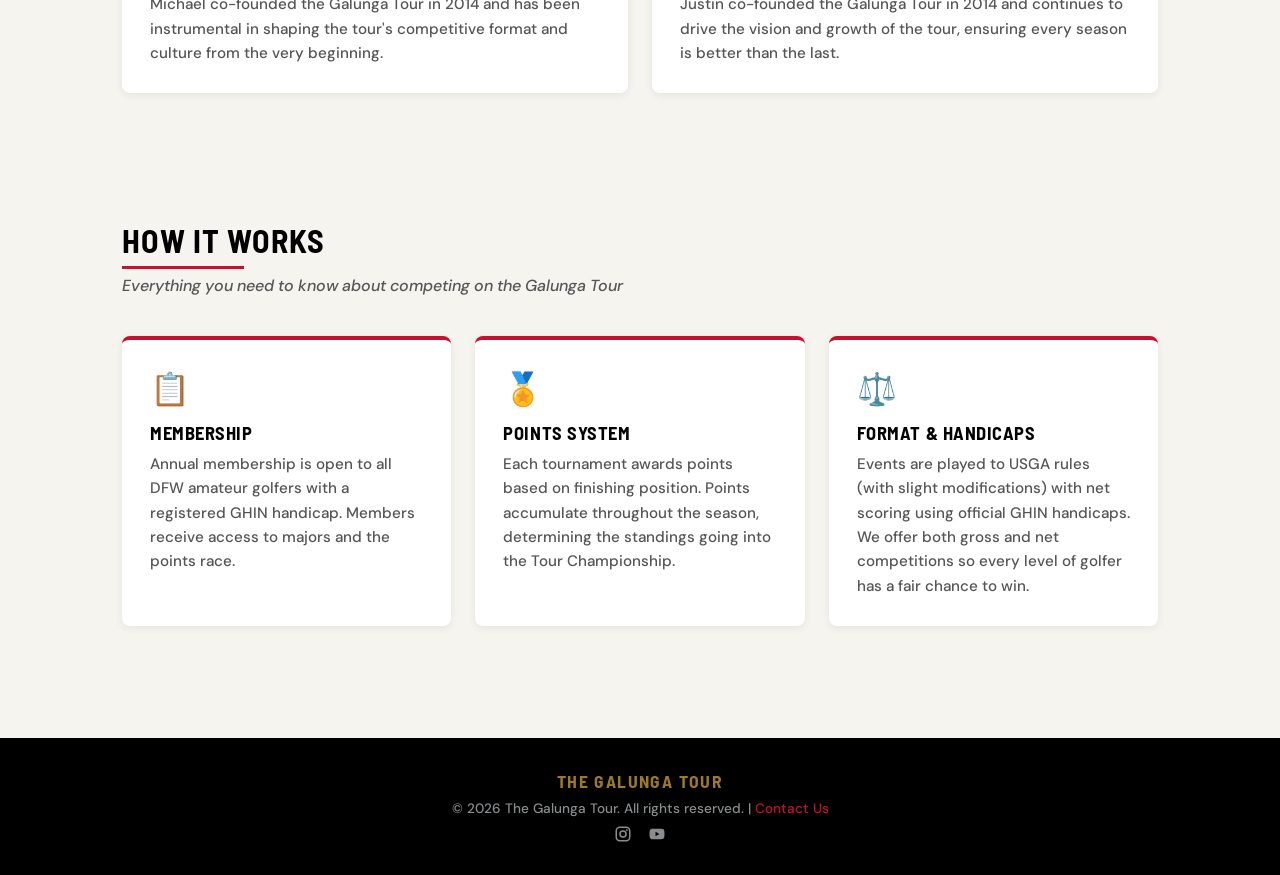
==== commit bf6a9b07: "Add YouTube icon to footer on all pages Co-Authored-By: Claude Sonnet 4.6 <noreply@anthropic.com>" ====
--- a/about.html
+++ b/about.html
@@ -27,8 +27,7 @@
   <link rel="canonical" href="https://galungatour.com/about.html">
   <title>About Us – The Galunga Tour</title>
   <link rel="stylesheet" href="style.css">
-  <link rel="shortcut icon" href="favicon.ico">
-  <link rel="icon" href="logo-circle.svg" type="image/svg+xml">
+  <link rel="shortcut icon" href="favicon.ico"><link rel="icon" type="image/png" sizes="192x192" href="favicon-192.png"><link rel="icon" type="image/png" sizes="48x48" href="favicon-48.png"><link rel="apple-touch-icon" href="favicon-192.png">
 </head>
 <body>
 
@@ -136,7 +135,7 @@
   <footer>
     <div class="footer-logo">The Galunga Tour</div>
     <p>&copy; 2026 The Galunga Tour. All rights reserved. | <a href="contact.html">Contact Us</a></p>
-    <p style="margin-top:0.5rem;"><a href="https://www.instagram.com/thegalungatour/" target="_blank" rel="noopener" style="color:var(--iron-gray);"><svg xmlns="http://www.w3.org/2000/svg" viewBox="0 0 24 24" width="18" height="18" fill="currentColor" style="vertical-align:middle;" aria-label="Instagram"><path d="M7.8 2h8.4C19.4 2 22 4.6 22 7.8v8.4a5.8 5.8 0 0 1-5.8 5.8H7.8C4.6 22 2 19.4 2 16.2V7.8A5.8 5.8 0 0 1 7.8 2m-.2 2A3.6 3.6 0 0 0 4 7.6v8.8C4 18.39 5.61 20 7.6 20h8.8a3.6 3.6 0 0 0 3.6-3.6V7.6C20 5.61 18.39 4 16.4 4H7.6m9.65 1.5a1.25 1.25 0 0 1 1.25 1.25A1.25 1.25 0 0 1 17.25 8 1.25 1.25 0 0 1 16 6.75a1.25 1.25 0 0 1 1.25-1.25M12 7a5 5 0 0 1 5 5 5 5 0 0 1-5 5 5 5 0 0 1-5-5 5 5 0 0 1 5-5m0 2a3 3 0 0 0-3 3 3 3 0 0 0 3 3 3 3 0 0 0 3-3 3 3 0 0 0-3-3z"/></svg></a></p>
+    <p style="margin-top:0.5rem; display:flex; justify-content:center; gap:1rem;"><a href="https://www.instagram.com/thegalungatour/" target="_blank" rel="noopener" style="color:var(--iron-gray);"><svg xmlns="http://www.w3.org/2000/svg" viewBox="0 0 24 24" width="18" height="18" fill="currentColor" style="vertical-align:middle;" aria-label="Instagram"><path d="M7.8 2h8.4C19.4 2 22 4.6 22 7.8v8.4a5.8 5.8 0 0 1-5.8 5.8H7.8C4.6 22 2 19.4 2 16.2V7.8A5.8 5.8 0 0 1 7.8 2m-.2 2A3.6 3.6 0 0 0 4 7.6v8.8C4 18.39 5.61 20 7.6 20h8.8a3.6 3.6 0 0 0 3.6-3.6V7.6C20 5.61 18.39 4 16.4 4H7.6m9.65 1.5a1.25 1.25 0 0 1 1.25 1.25A1.25 1.25 0 0 1 17.25 8 1.25 1.25 0 0 1 16 6.75a1.25 1.25 0 0 1 1.25-1.25M12 7a5 5 0 0 1 5 5 5 5 0 0 1-5 5 5 5 0 0 1-5-5 5 5 0 0 1 5-5m0 2a3 3 0 0 0-3 3 3 3 0 0 0 3 3 3 3 0 0 0 3-3 3 3 0 0 0-3-3z"/></svg></a><a href="https://www.youtube.com/@thegalungatour5022" target="_blank" rel="noopener" style="color:var(--iron-gray);"><svg xmlns="http://www.w3.org/2000/svg" viewBox="0 0 24 24" width="18" height="18" fill="currentColor" style="vertical-align:middle;" aria-label="YouTube"><path d="M10 15l5.19-3L10 9v6m11.56-7.83c.13.47.22 1.1.28 1.9.07.8.1 1.49.1 2.09L22 12c0 2.19-.16 3.8-.44 4.83-.25.9-.83 1.48-1.73 1.73-.47.13-1.33.22-2.65.28-1.3.07-2.49.1-3.59.1L12 19c-4.19 0-6.8-.16-7.83-.44-.9-.25-1.48-.83-1.73-1.73-.13-.47-.22-1.1-.28-1.9-.07-.8-.1-1.49-.1-2.09L2 12c0-2.19.16-3.8.44-4.83.25-.9.83-1.48 1.73-1.73.47-.13 1.33-.22 2.65-.28 1.3-.07 2.49-.1 3.59-.1L12 5c4.19 0 6.8.16 7.83.44.9.25 1.48.83 1.73 1.73z"/></svg></a></p>
   </footer>
 
 </body>
